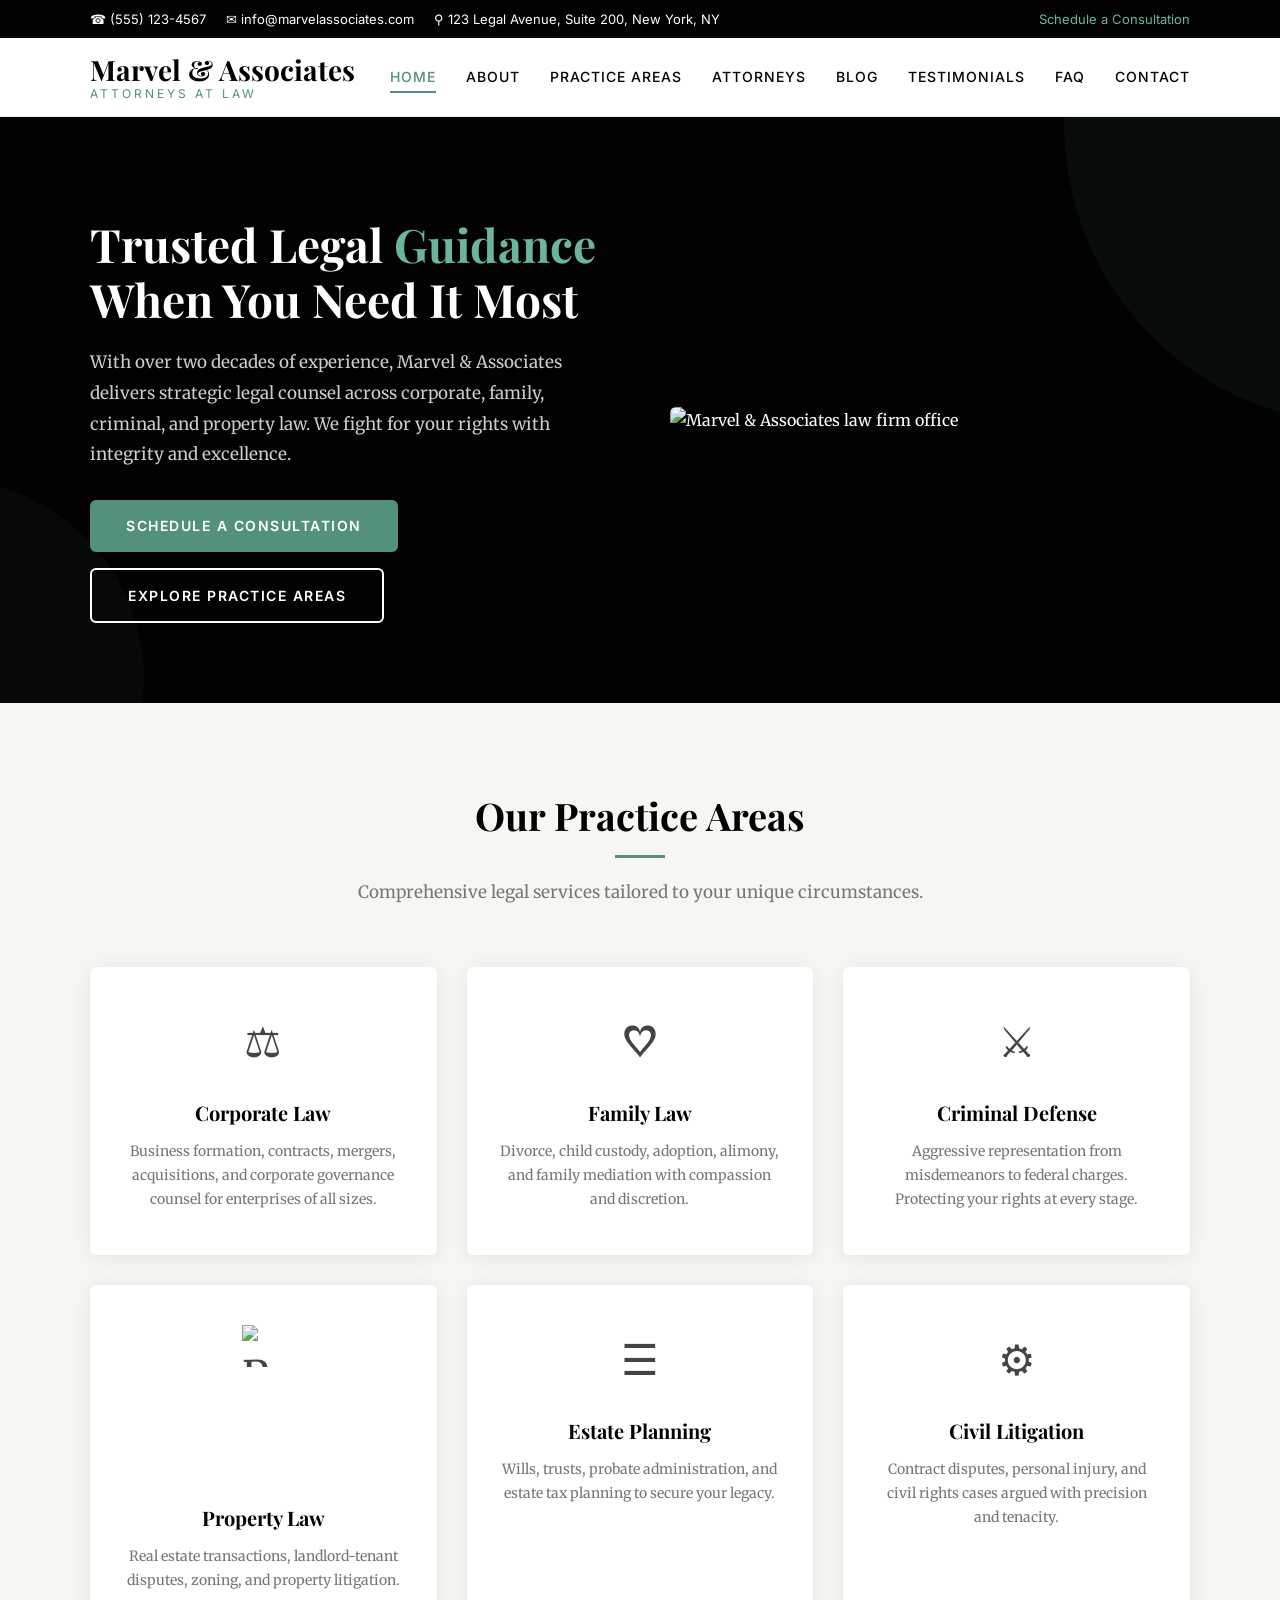
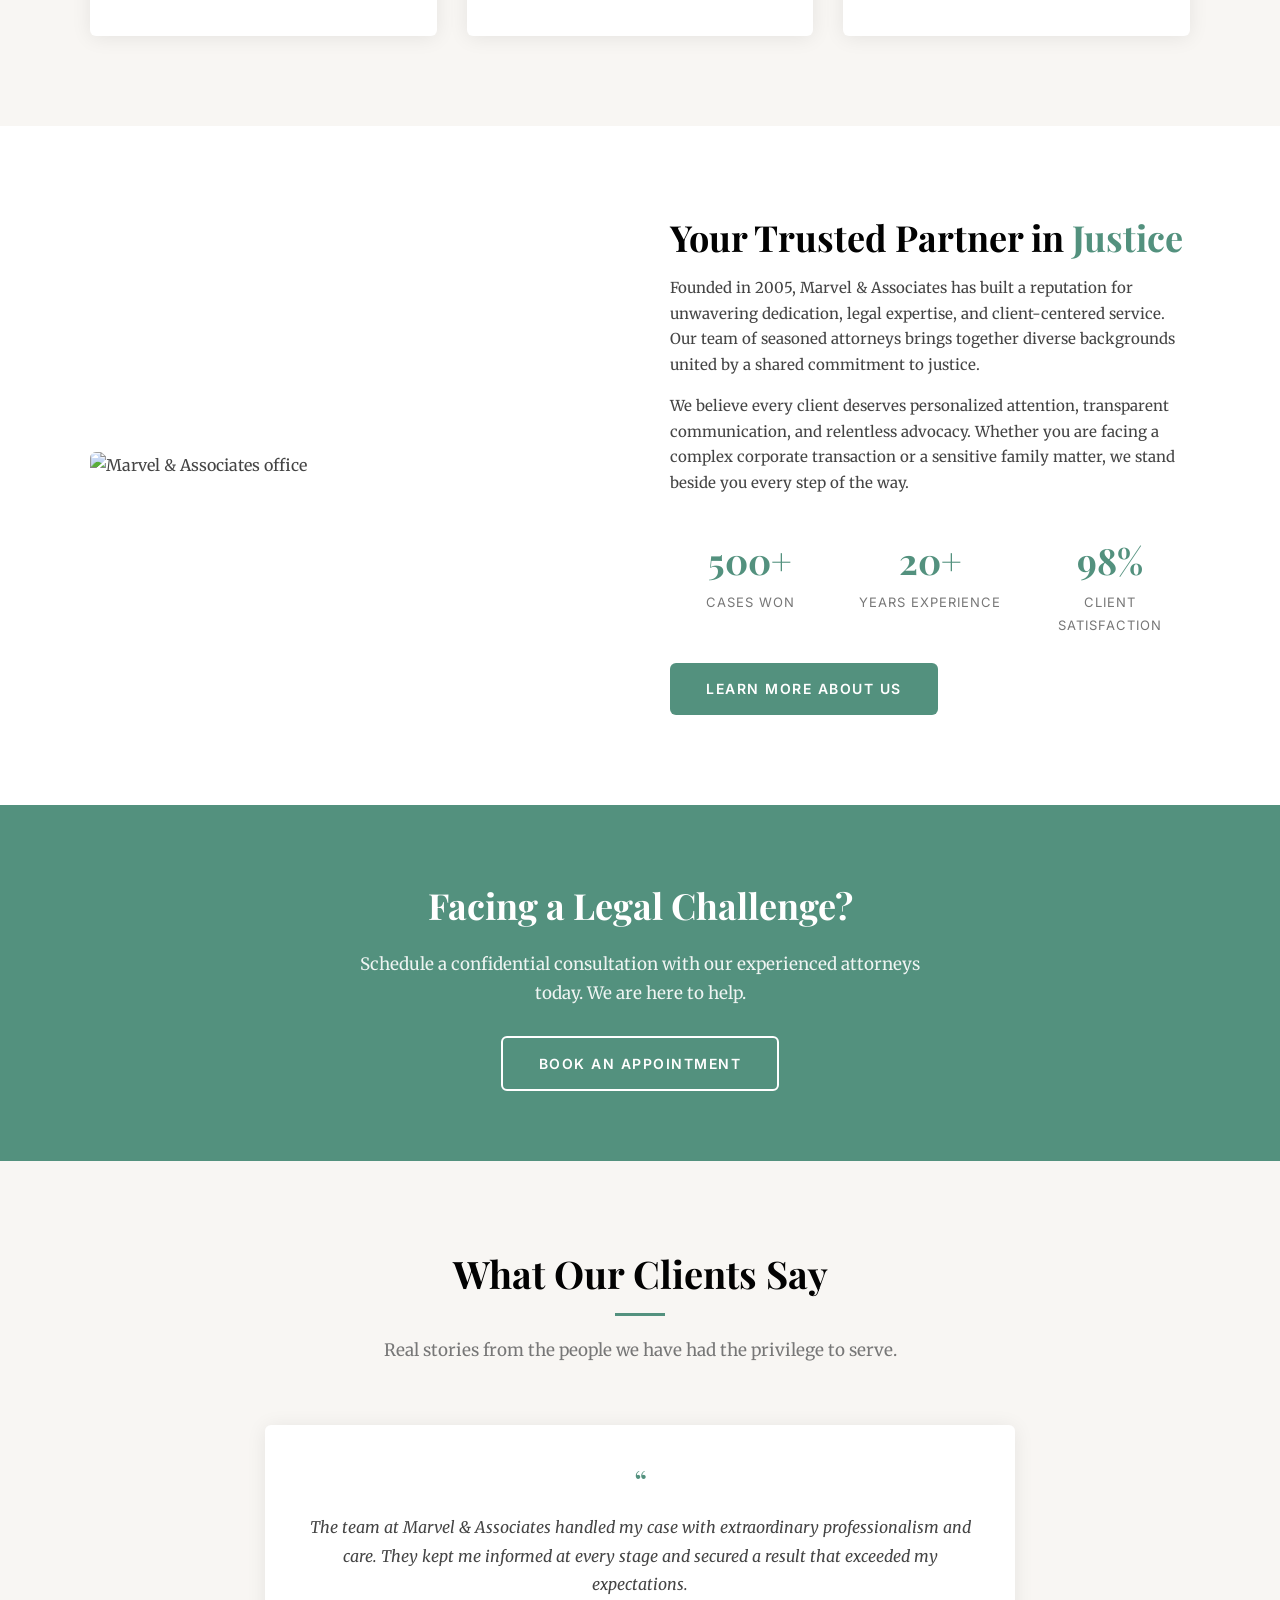
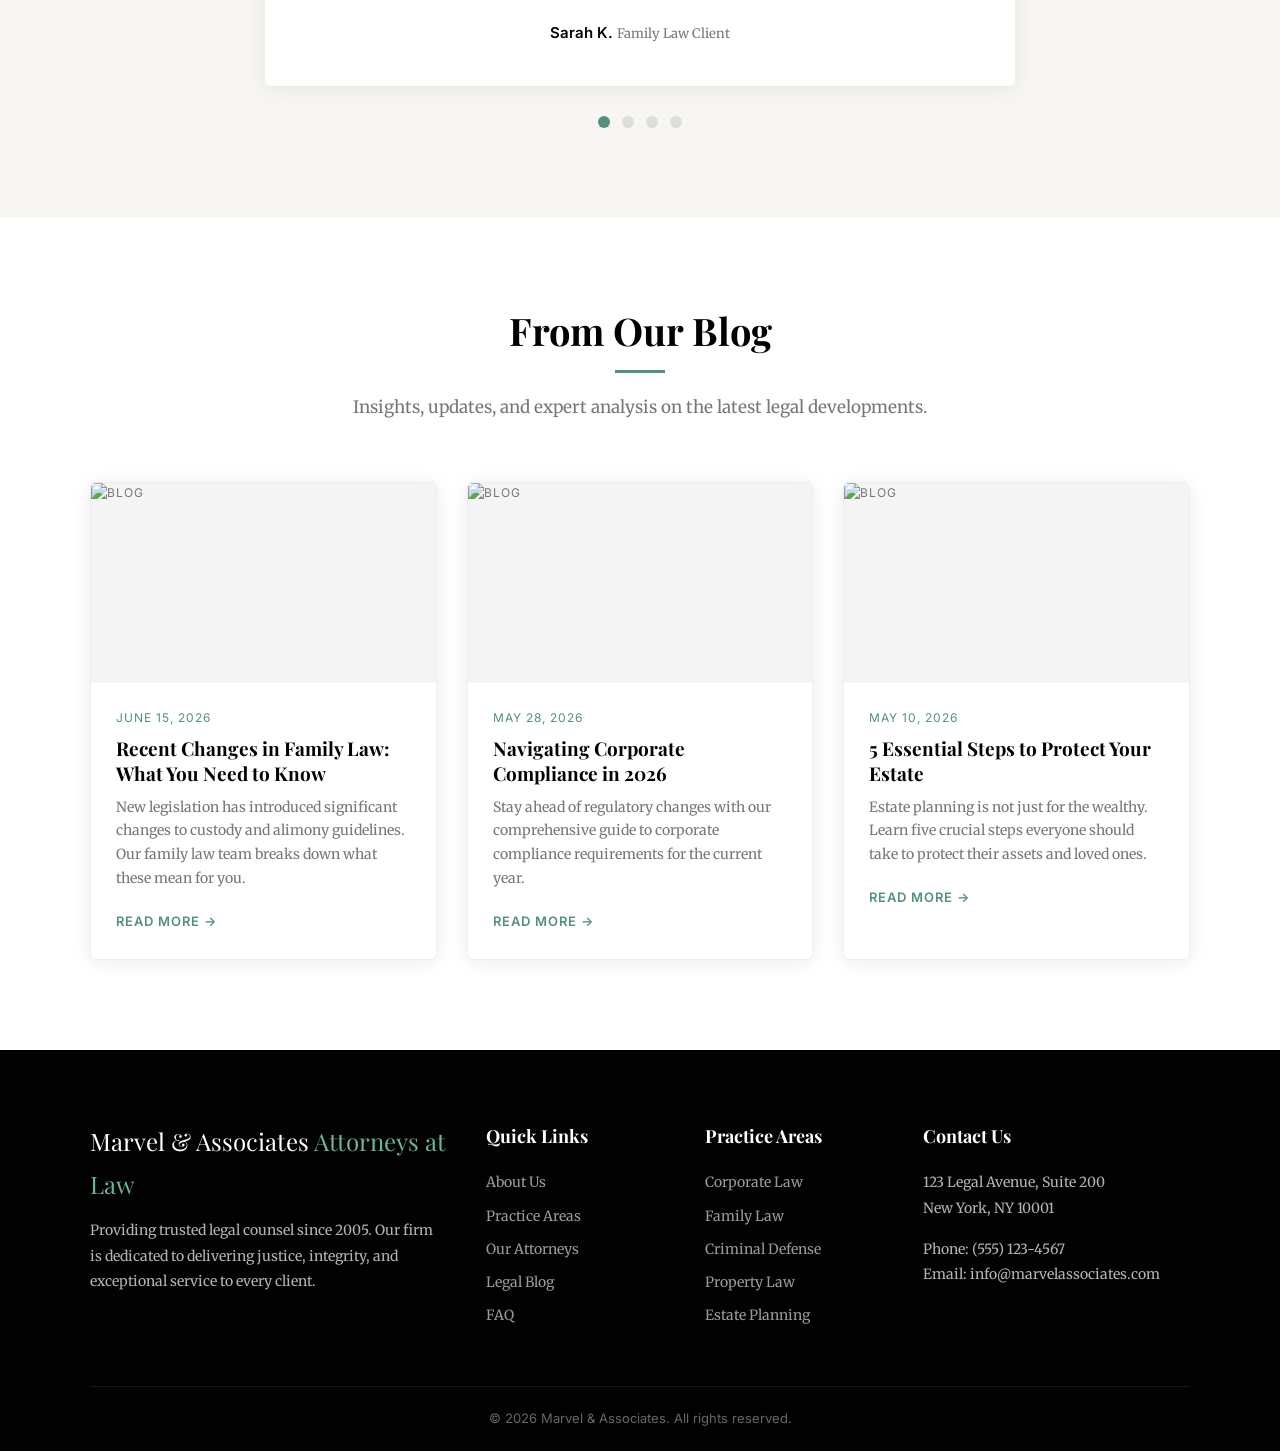
==== index.html @ 3685f433 "Moved all files out of law firm folder" ====
<!DOCTYPE html>
<html lang="en">
<head>
  <meta charset="UTF-8">
  <meta name="viewport" content="width=device-width, initial-scale=1.0">
  <meta name="description" content="Marvel &amp; Associates — Expert legal advice across corporate, family, criminal, and property law. Trusted attorneys dedicated to justice.">
  <title>Marvel &amp; Associates — Premier Law Firm</title>
  <link rel="preconnect" href="https://fonts.googleapis.com">
  <link rel="preconnect" href="https://fonts.gstatic.com" crossorigin>
  <link href="https://fonts.googleapis.com/css2?family=Playfair+Display:wght@400;600;700&family=Merriweather:ital,wght@0,300;0,400;0,700;1,400&family=Inter:wght@400;500;600;700&display=swap" rel="stylesheet">
  <link rel="stylesheet" href="css/style.css">
</head>
<body>

  <div class="top-bar">
    <div class="container">
      <div class="top-bar-info">
        <span>&#9742; (555) 123-4567</span>
        <span>&#9993; info@marvelassociates.com</span>
        <span>&#9906; 123 Legal Avenue, Suite 200, New York, NY</span>
      </div>
      <a href="booking.html">Schedule a Consultation</a>
    </div>
  </div>

  <header class="header">
    <div class="container">
      <a href="index.html" class="logo">
        Marvel &amp; Associates
        <span>Attorneys at Law</span>
      </a>
      <button class="hamburger" aria-label="Toggle navigation">
        <span></span>
        <span></span>
        <span></span>
      </button>
      <nav class="nav">
        <a href="index.html" class="active">Home</a>
        <a href="about.html">About</a>
        <a href="practice-areas.html">Practice Areas</a>
        <a href="attorneys.html">Attorneys</a>
        <a href="blog.html">Blog</a>
        <a href="testimonials.html">Testimonials</a>
        <a href="faq.html">FAQ</a>
        <a href="contact.html">Contact</a>
      </nav>
    </div>
  </header>

  <section class="hero">
    <div class="container">
      <div class="hero-content">
        <h1>Trusted Legal <span>Guidance</span> When You Need It Most</h1>
        <p>With over two decades of experience, Marvel &amp; Associates delivers strategic legal counsel across corporate, family, criminal, and property law. We fight for your rights with integrity and excellence.</p>
        <div class="hero-buttons">
          <a href="booking.html" class="btn btn-primary">Schedule a Consultation</a>
          <a href="practice-areas.html" class="btn btn-outline-light">Explore Practice Areas</a>
        </div>
      </div>
      <div class="hero-image">
        <img src="images/home-hero.jpg" alt="Marvel &amp; Associates law firm office" style="width:100%;border-radius:6px;">
      </div>
    </div>
  </section>

  <section class="practice-areas">
    <div class="container">
      <div class="section-header">
        <h2>Our Practice Areas</h2>
        <div class="section-divider"></div>
        <p>Comprehensive legal services tailored to your unique circumstances.</p>
      </div>
      <div class="practice-grid">
        <div class="practice-card">
          <span class="icon">&#9878;</span>
          <h3>Corporate Law</h3>
          <p>Business formation, contracts, mergers, acquisitions, and corporate governance counsel for enterprises of all sizes.</p>
        </div>
        <div class="practice-card">
          <span class="icon">&#9825;</span>
          <h3>Family Law</h3>
          <p>Divorce, child custody, adoption, alimony, and family mediation with compassion and discretion.</p>
        </div>
        <div class="practice-card">
          <span class="icon">&#9876;</span>
          <h3>Criminal Defense</h3>
          <p>Aggressive representation from misdemeanors to federal charges. Protecting your rights at every stage.</p>
        </div>
        <div class="practice-card">
          <span class="icon"><img src="images/icon-property.png" alt="Property Law" style="width:42px;height:42px;display:inline-block;"></span>
          <h3>Property Law</h3>
          <p>Real estate transactions, landlord-tenant disputes, zoning, and property litigation.</p>
        </div>
        <div class="practice-card">
          <span class="icon">&#9776;</span>
          <h3>Estate Planning</h3>
          <p>Wills, trusts, probate administration, and estate tax planning to secure your legacy.</p>
        </div>
        <div class="practice-card">
          <span class="icon">&#9881;</span>
          <h3>Civil Litigation</h3>
          <p>Contract disputes, personal injury, and civil rights cases argued with precision and tenacity.</p>
        </div>
      </div>
    </div>
  </section>

  <section class="about-section">
    <div class="container">
      <div class="about-grid">
        <img src="images/about-office.jpg" alt="Marvel &amp; Associates office" style="width:100%;border-radius:6px;">
        <div class="about-text">
          <h2>Your Trusted Partner in <span>Justice</span></h2>
          <p>Founded in 2005, Marvel &amp; Associates has built a reputation for unwavering dedication, legal expertise, and client-centered service. Our team of seasoned attorneys brings together diverse backgrounds united by a shared commitment to justice.</p>
          <p>We believe every client deserves personalized attention, transparent communication, and relentless advocacy. Whether you are facing a complex corporate transaction or a sensitive family matter, we stand beside you every step of the way.</p>
          <div class="about-stats">
            <div class="stat-item">
              <h3>500+</h3>
              <p>Cases Won</p>
            </div>
            <div class="stat-item">
              <h3>20+</h3>
              <p>Years Experience</p>
            </div>
            <div class="stat-item">
              <h3>98%</h3>
              <p>Client Satisfaction</p>
            </div>
          </div>
          <br>
          <a href="about.html" class="btn btn-primary">Learn More About Us</a>
        </div>
      </div>
    </div>
  </section>

  <section class="cta-section">
    <div class="container">
      <h2>Facing a Legal Challenge?</h2>
      <p>Schedule a confidential consultation with our experienced attorneys today. We are here to help.</p>
      <a href="booking.html" class="btn btn-outline-light">Book an Appointment</a>
    </div>
  </section>

  <section class="testimonials">
    <div class="container">
      <div class="section-header">
        <h2>What Our Clients Say</h2>
        <div class="section-divider"></div>
        <p>Real stories from the people we have had the privilege to serve.</p>
      </div>
      <div class="testimonial-slider">
        <div class="testimonial-card">
          <div class="quote">&ldquo;</div>
          <p>The team at Marvel &amp; Associates handled my case with extraordinary professionalism and care. They kept me informed at every stage and secured a result that exceeded my expectations.</p>
          <span class="client-name">Sarah K.</span>
          <span class="client-title">Family Law Client</span>
        </div>
        <div class="testimonial-card">
          <div class="quote">&ldquo;</div>
          <p>After a complicated business dispute, Marvel &amp; Associates helped us navigate the legal landscape and reach a favorable settlement. Their corporate law expertise is second to none.</p>
          <span class="client-name">James R.</span>
          <span class="client-title">CEO, TechVentures Inc.</span>
        </div>
        <div class="testimonial-card">
          <div class="quote">&ldquo;</div>
          <p>I was facing serious charges and felt hopeless. My attorney from Marvel &amp; Associates fought tirelessly and got the charges reduced. I cannot thank them enough.</p>
          <span class="client-name">Michael D.</span>
          <span class="client-title">Criminal Defense Client</span>
        </div>
        <div class="testimonial-card">
          <div class="quote">&ldquo;</div>
          <p>Estate planning can be overwhelming, but the attorneys at Marvel &amp; Associates made the process smooth and understandable. Our family now has peace of mind.</p>
          <span class="client-name">Linda P.</span>
          <span class="client-title">Estate Planning Client</span>
        </div>
      </div>
      <div class="slider-controls">
        <button class="slider-dot active" data-slide="0" aria-label="Slide 1"></button>
        <button class="slider-dot" data-slide="1" aria-label="Slide 2"></button>
        <button class="slider-dot" data-slide="2" aria-label="Slide 3"></button>
        <button class="slider-dot" data-slide="3" aria-label="Slide 4"></button>
      </div>
    </div>
  </section>

  <section class="blog-section">
    <div class="container">
      <div class="section-header">
        <h2>From Our Blog</h2>
        <div class="section-divider"></div>
        <p>Insights, updates, and expert analysis on the latest legal developments.</p>
      </div>
      <div class="blog-grid">
        <article class="blog-card">
          <div class="blog-card-image"><img src="images/blog-1.jpg" alt="Blog" style="width:100%;height:100%;object-fit:cover;"></div>
          <div class="blog-card-body">
            <div class="date">June 15, 2026</div>
            <h3>Recent Changes in Family Law: What You Need to Know</h3>
            <p>New legislation has introduced significant changes to custody and alimony guidelines. Our family law team breaks down what these mean for you.</p>
            <a href="blog-post.html" class="read-more">Read More &rarr;</a>
          </div>
        </article>
        <article class="blog-card">
          <div class="blog-card-image"><img src="images/blog-2.jpg" alt="Blog" style="width:100%;height:100%;object-fit:cover;"></div>
          <div class="blog-card-body">
            <div class="date">May 28, 2026</div>
            <h3>Navigating Corporate Compliance in 2026</h3>
            <p>Stay ahead of regulatory changes with our comprehensive guide to corporate compliance requirements for the current year.</p>
            <a href="blog-post.html" class="read-more">Read More &rarr;</a>
          </div>
        </article>
        <article class="blog-card">
          <div class="blog-card-image"><img src="images/blog-3.jpg" alt="Blog" style="width:100%;height:100%;object-fit:cover;"></div>
          <div class="blog-card-body">
            <div class="date">May 10, 2026</div>
            <h3>5 Essential Steps to Protect Your Estate</h3>
            <p>Estate planning is not just for the wealthy. Learn five crucial steps everyone should take to protect their assets and loved ones.</p>
            <a href="blog-post.html" class="read-more">Read More &rarr;</a>
          </div>
        </article>
      </div>
    </div>
  </section>

  <footer class="footer">
    <div class="container">
      <div class="footer-grid">
        <div class="footer-col">
          <div class="footer-logo">
            Marvel &amp; Associates
            <span>Attorneys at Law</span>
          </div>
          <p>Providing trusted legal counsel since 2005. Our firm is dedicated to delivering justice, integrity, and exceptional service to every client.</p>
        </div>
        <div class="footer-col">
          <h4>Quick Links</h4>
          <ul>
            <li><a href="about.html">About Us</a></li>
            <li><a href="practice-areas.html">Practice Areas</a></li>
            <li><a href="attorneys.html">Our Attorneys</a></li>
            <li><a href="blog.html">Legal Blog</a></li>
            <li><a href="faq.html">FAQ</a></li>
          </ul>
        </div>
        <div class="footer-col">
          <h4>Practice Areas</h4>
          <ul>
            <li><a href="practice-areas.html">Corporate Law</a></li>
            <li><a href="practice-areas.html">Family Law</a></li>
            <li><a href="practice-areas.html">Criminal Defense</a></li>
            <li><a href="practice-areas.html">Property Law</a></li>
            <li><a href="practice-areas.html">Estate Planning</a></li>
          </ul>
        </div>
        <div class="footer-col">
          <h4>Contact Us</h4>
          <p>123 Legal Avenue, Suite 200<br>New York, NY 10001</p>
          <p>Phone: (555) 123-4567<br>Email: info@marvelassociates.com</p>
        </div>
      </div>
      <div class="footer-bottom">
        &copy; 2026 Marvel &amp; Associates. All rights reserved.
      </div>
    </div>
  </footer>

  <script src="js/main.js"></script>
</body>
</html>
---- css/style.css ----
*,
*::before,
*::after {
  margin: 0;
  padding: 0;
  box-sizing: border-box;
}

:root {
  --primary: #020202;
  --accent: #53917E;
  --accent-light: #6BB59E;
  --accent-dark: #3D735F;
  --bg-cream: #F8F6F3;
  --bg-light: #ffffff;
  --bg-section: #f4f4f4;
  --text-dark: #020202;
  --text-body: #444444;
  --text-light: #777777;
  --white: #ffffff;
  --shadow: 0 2px 20px rgba(0, 0, 0, 0.08);
  --shadow-hover: 0 8px 30px rgba(0, 0, 0, 0.15);
  --transition: all 0.3s ease;
  --radius: 6px;
  --font-heading: 'Playfair Display', Georgia, serif;
  --font-body: 'Merriweather', Georgia, serif;
  --font-sans: 'Inter', -apple-system, BlinkMacSystemFont, 'Segoe UI', sans-serif;
  --max-width: 1140px;
}

html {
  scroll-behavior: smooth;
}

body {
  font-family: var(--font-body);
  font-size: 16px;
  line-height: 1.7;
  color: var(--text-body);
  background: var(--white);
  -webkit-font-smoothing: antialiased;
}

img {
  max-width: 100%;
  height: auto;
  display: block;
}

a {
  color: var(--accent);
  text-decoration: none;
  transition: var(--transition);
}

a:hover {
  color: var(--accent-dark);
}

ul {
  list-style: none;
}

.container {
  width: 100%;
  max-width: var(--max-width);
  margin: 0 auto;
  padding: 0 20px;
}

/* ===== Buttons ===== */
.btn {
  display: inline-block;
  padding: 14px 36px;
  font-family: var(--font-sans);
  font-size: 14px;
  font-weight: 600;
  text-transform: uppercase;
  letter-spacing: 1.5px;
  border: none;
  border-radius: var(--radius);
  cursor: pointer;
  transition: var(--transition);
  text-decoration: none;
}

.btn-primary {
  background: var(--accent);
  color: var(--white);
}

.btn-primary:hover {
  background: var(--accent-dark);
  color: var(--white);
  transform: translateY(-2px);
  box-shadow: var(--shadow-hover);
}

.btn-outline {
  background: transparent;
  color: var(--accent);
  border: 2px solid var(--accent);
}

.btn-outline:hover {
  background: var(--accent);
  color: var(--white);
  transform: translateY(-2px);
}

.btn-outline-light {
  background: transparent;
  color: var(--white);
  border: 2px solid var(--white);
}

.btn-outline-light:hover {
  background: var(--white);
  color: var(--primary);
  transform: translateY(-2px);
}

/* ===== Section Titles ===== */
.section-header {
  text-align: center;
  margin-bottom: 60px;
}

.section-header h2 {
  font-family: var(--font-heading);
  font-size: 38px;
  color: var(--primary);
  margin-bottom: 12px;
  line-height: 1.2;
}

.section-header p {
  font-size: 17px;
  color: var(--text-light);
  max-width: 600px;
  margin: 0 auto;
}

.section-divider {
  width: 50px;
  height: 3px;
  background: var(--accent);
  margin: 16px auto 20px;
}

/* ===== Top Bar ===== */
.top-bar {
  background: var(--primary);
  color: var(--white);
  font-size: 13px;
  padding: 8px 0;
  font-family: var(--font-sans);
}

.top-bar .container {
  display: flex;
  justify-content: space-between;
  align-items: center;
  flex-wrap: wrap;
  gap: 8px;
}

.top-bar a {
  color: var(--accent-light);
}

.top-bar a:hover {
  color: var(--white);
}

.top-bar-info {
  display: flex;
  gap: 20px;
  align-items: center;
}

.top-bar-info span {
  display: flex;
  align-items: center;
  gap: 6px;
}

/* ===== Header / Nav ===== */
.header {
  background: var(--white);
  border-bottom: 1px solid #eee;
  position: sticky;
  top: 0;
  z-index: 1000;
}

.header .container {
  display: flex;
  justify-content: space-between;
  align-items: center;
  padding-top: 15px;
  padding-bottom: 15px;
}

.logo {
  font-family: var(--font-heading);
  font-size: 28px;
  font-weight: 700;
  color: var(--primary);
  text-decoration: none;
  line-height: 1.2;
}

.logo span {
  color: var(--accent);
  display: block;
  font-size: 12px;
  font-family: var(--font-sans);
  text-transform: uppercase;
  letter-spacing: 3px;
  font-weight: 400;
}

.logo:hover {
  color: var(--primary);
}

.nav {
  display: flex;
  align-items: center;
  gap: 30px;
}

.nav a {
  font-family: var(--font-sans);
  font-size: 14px;
  font-weight: 500;
  color: var(--text-dark);
  text-transform: uppercase;
  letter-spacing: 1px;
  position: relative;
}

.nav a::after {
  content: '';
  position: absolute;
  bottom: -4px;
  left: 0;
  width: 0;
  height: 2px;
  background: var(--accent);
  transition: var(--transition);
}

.nav a:hover::after,
.nav a.active::after {
  width: 100%;
}

.nav a:hover {
  color: var(--accent);
}

.nav a.active {
  color: var(--accent);
}

.hamburger {
  display: none;
  flex-direction: column;
  gap: 5px;
  cursor: pointer;
  background: none;
  border: none;
  padding: 5px;
}

.hamburger span {
  width: 26px;
  height: 2px;
  background: var(--primary);
  transition: var(--transition);
}

/* ===== Hero ===== */
.hero {
  background: var(--primary);
  color: var(--white);
  padding: 100px 0 80px;
  position: relative;
  overflow: hidden;
}

.hero::before {
  content: '';
  position: absolute;
  top: -50%;
  right: -30%;
  width: 600px;
  height: 600px;
  border-radius: 50%;
  background: rgba(83, 145, 126, 0.08);
}

.hero::after {
  content: '';
  position: absolute;
  bottom: -30%;
  left: -20%;
  width: 400px;
  height: 400px;
  border-radius: 50%;
  background: rgba(83, 145, 126, 0.05);
}

.hero .container {
  position: relative;
  z-index: 1;
  display: grid;
  grid-template-columns: 1fr 1fr;
  gap: 60px;
  align-items: center;
}

.hero-content h1 {
  font-family: var(--font-heading);
  font-size: 46px;
  line-height: 1.2;
  margin-bottom: 20px;
}

.hero-content h1 span {
  color: var(--accent-light);
}

.hero-content p {
  font-size: 17px;
  line-height: 1.8;
  margin-bottom: 30px;
  color: rgba(255, 255, 255, 0.8);
}

.hero-buttons {
  display: flex;
  gap: 16px;
  flex-wrap: wrap;
}

.hero-image {
  display: flex;
  justify-content: center;
  align-items: center;
}

.hero-image-placeholder {
  width: 100%;
  aspect-ratio: 4/3;
  background: rgba(83, 145, 126, 0.15);
  border-radius: var(--radius);
  display: flex;
  align-items: center;
  justify-content: center;
  font-family: var(--font-sans);
  font-size: 14px;
  color: rgba(255, 255, 255, 0.4);
  text-transform: uppercase;
  letter-spacing: 2px;
  border: 1px dashed rgba(255, 255, 255, 0.15);
}

/* ===== Practice Areas (Home) ===== */
.practice-areas {
  padding: 90px 0;
  background: var(--bg-cream);
}

.practice-grid {
  display: grid;
  grid-template-columns: repeat(3, 1fr);
  gap: 30px;
}

.practice-card {
  background: var(--white);
  padding: 40px 30px;
  border-radius: var(--radius);
  box-shadow: var(--shadow);
  transition: var(--transition);
  text-align: center;
  border-bottom: 3px solid transparent;
}

.practice-card:hover {
  transform: translateY(-6px);
  box-shadow: var(--shadow-hover);
  border-bottom-color: var(--accent);
}

.practice-card .icon {
  font-size: 42px;
  margin-bottom: 18px;
  display: block;
}

.practice-card h3 {
  font-family: var(--font-heading);
  font-size: 20px;
  color: var(--primary);
  margin-bottom: 10px;
}

.practice-card p {
  font-size: 14px;
  color: var(--text-light);
  line-height: 1.7;
}

/* ===== About Section ===== */
.about-section {
  padding: 90px 0;
}

.about-grid {
  display: grid;
  grid-template-columns: 1fr 1fr;
  gap: 60px;
  align-items: center;
}

.about-image-placeholder {
  width: 100%;
  aspect-ratio: 4/3;
  background: var(--bg-section);
  border-radius: var(--radius);
  display: flex;
  align-items: center;
  justify-content: center;
  font-family: var(--font-sans);
  font-size: 14px;
  color: var(--text-light);
  text-transform: uppercase;
  letter-spacing: 2px;
  border: 1px dashed #ddd;
}

.about-text h2 {
  font-family: var(--font-heading);
  font-size: 36px;
  color: var(--primary);
  margin-bottom: 16px;
  line-height: 1.2;
}

.about-text h2 span {
  color: var(--accent);
}

.about-text p {
  margin-bottom: 16px;
  font-size: 15px;
}

.about-stats {
  display: grid;
  grid-template-columns: repeat(3, 1fr);
  gap: 20px;
  margin-top: 35px;
}

.stat-item {
  text-align: center;
}

.stat-item h3 {
  font-family: var(--font-heading);
  font-size: 36px;
  color: var(--accent);
}

.stat-item p {
  font-size: 13px;
  color: var(--text-light);
  text-transform: uppercase;
  letter-spacing: 1px;
  font-family: var(--font-sans);
  margin-bottom: 0;
}

/* ===== CTA Section ===== */
.cta-section {
  background: var(--accent);
  color: var(--white);
  padding: 70px 0;
  text-align: center;
}

.cta-section h2 {
  font-family: var(--font-heading);
  font-size: 36px;
  margin-bottom: 14px;
}

.cta-section p {
  font-size: 17px;
  opacity: 0.9;
  margin-bottom: 28px;
  max-width: 600px;
  margin-left: auto;
  margin-right: auto;
}

/* ===== Testimonials ===== */
.testimonials {
  padding: 90px 0;
  background: var(--bg-cream);
}

.testimonial-slider {
  max-width: 750px;
  margin: 0 auto;
  position: relative;
}

.testimonial-card {
  background: var(--white);
  padding: 40px;
  border-radius: var(--radius);
  box-shadow: var(--shadow);
  text-align: center;
  display: none;
}

.testimonial-card.active {
  display: block;
  animation: fadeIn 0.5s ease;
}

@keyframes fadeIn {
  from { opacity: 0; transform: translateY(10px); }
  to { opacity: 1; transform: translateY(0); }
}

.testimonial-card .quote {
  font-size: 32px;
  color: var(--accent);
  margin-bottom: 16px;
  font-family: var(--font-heading);
  line-height: 1;
}

.testimonial-card p {
  font-size: 16px;
  font-style: italic;
  color: var(--text-body);
  line-height: 1.8;
  margin-bottom: 20px;
}

.testimonial-card .client-name {
  font-family: var(--font-sans);
  font-weight: 600;
  font-size: 15px;
  color: var(--primary);
  font-style: normal;
}

.testimonial-card .client-title {
  font-size: 13px;
  color: var(--text-light);
  font-style: normal;
}

.slider-controls {
  display: flex;
  justify-content: center;
  gap: 12px;
  margin-top: 30px;
}

.slider-dot {
  width: 12px;
  height: 12px;
  border-radius: 50%;
  background: #ddd;
  border: none;
  cursor: pointer;
  transition: var(--transition);
}

.slider-dot.active {
  background: var(--accent);
}

/* ===== Blog Preview ===== */
.blog-section {
  padding: 90px 0;
}

.blog-grid {
  display: grid;
  grid-template-columns: repeat(3, 1fr);
  gap: 30px;
}

.blog-card {
  background: var(--white);
  border-radius: var(--radius);
  box-shadow: var(--shadow);
  overflow: hidden;
  transition: var(--transition);
  border: 1px solid #eee;
}

.blog-card:hover {
  transform: translateY(-4px);
  box-shadow: var(--shadow-hover);
}

.blog-card-image {
  height: 200px;
  background: var(--bg-section);
  display: flex;
  align-items: center;
  justify-content: center;
  font-family: var(--font-sans);
  font-size: 12px;
  color: var(--text-light);
  text-transform: uppercase;
  letter-spacing: 1px;
}

.blog-card-body {
  padding: 25px;
}

.blog-card-body .date {
  font-family: var(--font-sans);
  font-size: 12px;
  color: var(--accent);
  text-transform: uppercase;
  letter-spacing: 1px;
  margin-bottom: 8px;
}

.blog-card-body h3 {
  font-family: var(--font-heading);
  font-size: 19px;
  color: var(--primary);
  margin-bottom: 10px;
  line-height: 1.3;
}

.blog-card-body p {
  font-size: 14px;
  color: var(--text-light);
  margin-bottom: 16px;
}

.blog-card-body .read-more {
  font-family: var(--font-sans);
  font-size: 13px;
  font-weight: 600;
  color: var(--accent);
  text-transform: uppercase;
  letter-spacing: 1px;
}

.blog-card-body .read-more:hover {
  color: var(--accent-dark);
}

/* ===== Footer ===== */
.footer {
  background: var(--primary);
  color: rgba(255, 255, 255, 0.7);
  padding: 70px 0 0;
  font-size: 14px;
  line-height: 1.8;
}

.footer-grid {
  display: grid;
  grid-template-columns: 2fr 1fr 1fr 1.5fr;
  gap: 40px;
  padding-bottom: 50px;
  border-bottom: 1px solid rgba(255, 255, 255, 0.08);
}

.footer-col h4 {
  font-family: var(--font-heading);
  color: var(--white);
  font-size: 18px;
  margin-bottom: 18px;
}

.footer-col p {
  margin-bottom: 16px;
}

.footer-col ul li {
  margin-bottom: 8px;
}

.footer-col ul li a {
  color: rgba(255, 255, 255, 0.6);
}

.footer-col ul li a:hover {
  color: var(--accent-light);
}

.footer-logo {
  font-family: var(--font-heading);
  font-size: 24px;
  color: var(--white);
  margin-bottom: 12px;
}

.footer-logo span {
  color: var(--accent-light);
}

.footer-bottom {
  padding: 20px 0;
  text-align: center;
  font-size: 13px;
  font-family: var(--font-sans);
  color: rgba(255, 255, 255, 0.4);
}

/* ===== Page Banner ===== */
.page-banner {
  background: var(--primary);
  color: var(--white);
  padding: 70px 0;
  text-align: center;
}

.page-banner h1 {
  font-family: var(--font-heading);
  font-size: 42px;
  margin-bottom: 10px;
}

.page-banner p {
  font-size: 16px;
  color: rgba(255, 255, 255, 0.7);
}

.breadcrumb {
  font-family: var(--font-sans);
  font-size: 13px;
  color: rgba(255, 255, 255, 0.5);
  margin-top: 12px;
}

.breadcrumb a {
  color: var(--accent-light);
}

/* ===== Attorneys Page ===== */
.attorneys-grid {
  display: grid;
  grid-template-columns: repeat(3, 1fr);
  gap: 30px;
  padding: 80px 0;
}

.attorney-card {
  background: var(--white);
  border-radius: var(--radius);
  box-shadow: var(--shadow);
  padding: 35px 25px;
  text-align: center;
  transition: var(--transition);
  border: 1px solid #eee;
}

.attorney-card:hover {
  transform: translateY(-4px);
  box-shadow: var(--shadow-hover);
}

.attorney-card .photo {
  width: 120px;
  height: 120px;
  border-radius: 50%;
  background: var(--bg-section);
  margin: 0 auto 18px;
  display: flex;
  align-items: center;
  justify-content: center;
  font-family: var(--font-sans);
  font-size: 11px;
  color: var(--text-light);
  text-transform: uppercase;
  letter-spacing: 1px;
}

.attorney-card h3 {
  font-family: var(--font-heading);
  font-size: 20px;
  color: var(--primary);
  margin-bottom: 4px;
}

.attorney-card .role {
  font-family: var(--font-sans);
  font-size: 13px;
  color: var(--accent);
  text-transform: uppercase;
  letter-spacing: 1px;
  margin-bottom: 12px;
}

.attorney-card p {
  font-size: 14px;
  color: var(--text-light);
  line-height: 1.7;
}

/* ===== FAQ Page ===== */
.faq-section {
  padding: 80px 0;
  max-width: 800px;
  margin: 0 auto;
}

.faq-item {
  border-bottom: 1px solid #eee;
  padding: 20px 0;
}

.faq-question {
  display: flex;
  justify-content: space-between;
  align-items: center;
  cursor: pointer;
  width: 100%;
  background: none;
  border: none;
  text-align: left;
  font-family: var(--font-body);
  font-size: 17px;
  font-weight: 600;
  color: var(--primary);
  padding: 0;
}

.faq-question::after {
  content: '+';
  font-size: 22px;
  color: var(--accent);
  transition: var(--transition);
  flex-shrink: 0;
  margin-left: 16px;
}

.faq-item.open .faq-question::after {
  content: '−';
}

.faq-answer {
  max-height: 0;
  overflow: hidden;
  transition: max-height 0.3s ease, padding 0.3s ease;
  padding: 0;
}

.faq-item.open .faq-answer {
  max-height: 300px;
  padding-top: 14px;
}

.faq-answer p {
  font-size: 15px;
  color: var(--text-body);
  line-height: 1.8;
}

/* ===== Contact Page ===== */
.contact-section {
  padding: 80px 0;
}

.contact-grid {
  display: grid;
  grid-template-columns: 1fr 1fr;
  gap: 50px;
}

.contact-info h3 {
  font-family: var(--font-heading);
  font-size: 28px;
  color: var(--primary);
  margin-bottom: 20px;
}

.contact-info p {
  margin-bottom: 25px;
  font-size: 15px;
}

.contact-detail {
  display: flex;
  gap: 14px;
  margin-bottom: 18px;
  align-items: flex-start;
}

.contact-detail .icon {
  font-size: 20px;
  color: var(--accent);
  flex-shrink: 0;
  margin-top: 2px;
}

.contact-detail h4 {
  font-family: var(--font-sans);
  font-size: 14px;
  font-weight: 600;
  color: var(--primary);
  margin-bottom: 2px;
}

.contact-detail p {
  font-size: 14px;
  margin-bottom: 0;
  color: var(--text-body);
}

.contact-form .form-group {
  margin-bottom: 20px;
}

.contact-form label {
  display: block;
  font-family: var(--font-sans);
  font-size: 13px;
  font-weight: 600;
  color: var(--primary);
  margin-bottom: 6px;
  text-transform: uppercase;
  letter-spacing: 0.5px;
}

.contact-form input,
.contact-form select,
.contact-form textarea {
  width: 100%;
  padding: 14px 16px;
  border: 1px solid #ddd;
  border-radius: var(--radius);
  font-family: var(--font-body);
  font-size: 15px;
  color: var(--text-body);
  transition: var(--transition);
  background: var(--white);
}

.contact-form input:focus,
.contact-form select:focus,
.contact-form textarea:focus {
  outline: none;
  border-color: var(--accent);
  box-shadow: 0 0 0 3px rgba(83, 145, 126, 0.12);
}

.contact-form textarea {
  resize: vertical;
  min-height: 130px;
}

/* ===== Booking Page ===== */
.booking-section {
  padding: 80px 0;
  max-width: 700px;
  margin: 0 auto;
}

.booking-section .section-header {
  margin-bottom: 40px;
}

/* ===== Blog Post Page ===== */
.blog-post-section {
  padding: 60px 0;
}

.blog-post-section .container {
  max-width: 800px;
}

.blog-post-meta {
  font-family: var(--font-sans);
  font-size: 13px;
  color: var(--text-light);
  margin-bottom: 20px;
  display: flex;
  gap: 20px;
}

.blog-post-meta span {
  display: flex;
  align-items: center;
  gap: 4px;
}

.blog-post-meta .category {
  color: var(--accent);
  text-transform: uppercase;
  letter-spacing: 1px;
  font-weight: 600;
}

.blog-post-section h1 {
  font-family: var(--font-heading);
  font-size: 34px;
  color: var(--primary);
  line-height: 1.2;
  margin-bottom: 30px;
}

.blog-post-section .featured-image {
  width: 100%;
  height: 350px;
  background: var(--bg-section);
  border-radius: var(--radius);
  display: flex;
  align-items: center;
  justify-content: center;
  font-family: var(--font-sans);
  font-size: 13px;
  color: var(--text-light);
  text-transform: uppercase;
  letter-spacing: 1px;
  margin-bottom: 30px;
}

.blog-post-section .post-content h2 {
  font-family: var(--font-heading);
  font-size: 24px;
  color: var(--primary);
  margin: 30px 0 14px;
}

.blog-post-section .post-content h3 {
  font-family: var(--font-heading);
  font-size: 20px;
  color: var(--primary);
  margin: 24px 0 10px;
}

.blog-post-section .post-content p {
  margin-bottom: 16px;
  font-size: 16px;
}

.blog-post-section .post-content ul,
.blog-post-section .post-content ol {
  margin-bottom: 16px;
  padding-left: 24px;
}

.blog-post-section .post-content li {
  margin-bottom: 8px;
  font-size: 16px;
}

/* ===== Practice Areas Page ===== */
.practice-page-section {
  padding: 80px 0;
}

.practice-page-grid {
  display: grid;
  grid-template-columns: repeat(2, 1fr);
  gap: 30px;
}

.practice-page-card {
  background: var(--white);
  border: 1px solid #eee;
  border-radius: var(--radius);
  padding: 35px 30px;
  transition: var(--transition);
  box-shadow: var(--shadow);
  border-left: 4px solid var(--accent);
}

.practice-page-card:hover {
  transform: translateY(-4px);
  box-shadow: var(--shadow-hover);
}

.practice-page-card h3 {
  font-family: var(--font-heading);
  font-size: 20px;
  color: var(--primary);
  margin-bottom: 10px;
}

.practice-page-card p {
  font-size: 14px;
  color: var(--text-light);
  line-height: 1.7;
}

/* ===== About Page ===== */
.about-page-section {
  padding: 80px 0;
}

.about-page-content h2 {
  font-family: var(--font-heading);
  font-size: 30px;
  color: var(--primary);
  margin-bottom: 16px;
}

.about-page-content h2 span {
  color: var(--accent);
}

.about-page-content p {
  font-size: 16px;
  margin-bottom: 16px;
}

.mission-vision {
  display: grid;
  grid-template-columns: 1fr 1fr;
  gap: 30px;
  margin-top: 50px;
}

.mission-box,
.vision-box {
  background: var(--bg-cream);
  padding: 35px;
  border-radius: var(--radius);
  border-left: 4px solid var(--accent);
}

.mission-box h3,
.vision-box h3 {
  font-family: var(--font-heading);
  font-size: 22px;
  color: var(--primary);
  margin-bottom: 10px;
}

.mission-box p,
.vision-box p {
  font-size: 14px;
  color: var(--text-body);
}

/* ===== Testimonials Page ===== */
.testimonials-page {
  padding: 80px 0;
}

.testimonials-page-grid {
  display: grid;
  grid-template-columns: repeat(2, 1fr);
  gap: 30px;
}

.testimonial-page-card {
  background: var(--white);
  border: 1px solid #eee;
  border-radius: var(--radius);
  padding: 35px;
  box-shadow: var(--shadow);
}

.testimonial-page-card .quote-icon {
  font-size: 28px;
  color: var(--accent);
  margin-bottom: 12px;
  font-family: var(--font-heading);
  line-height: 1;
}

.testimonial-page-card p {
  font-size: 15px;
  font-style: italic;
  color: var(--text-body);
  line-height: 1.8;
  margin-bottom: 16px;
}

.testimonial-page-card .client-name {
  font-family: var(--font-sans);
  font-weight: 600;
  color: var(--primary);
  font-style: normal;
}

.testimonial-page-card .client-title {
  font-size: 13px;
  color: var(--text-light);
  font-style: normal;
}

/* ===== Blog Listing Page ===== */
.blog-listing {
  padding: 80px 0;
}

/* ===== Page Content (generic) ===== */
.page-section {
  padding: 80px 0;
}

/* ===== Responsive ===== */
@media (max-width: 992px) {
  .hero .container {
    grid-template-columns: 1fr;
    gap: 40px;
  }

  .hero-content h1 {
    font-size: 36px;
  }

  .about-grid {
    grid-template-columns: 1fr;
    gap: 40px;
  }

  .practice-grid,
  .blog-grid,
  .attorneys-grid {
    grid-template-columns: repeat(2, 1fr);
  }

  .footer-grid {
    grid-template-columns: repeat(2, 1fr);
  }

  .contact-grid {
    grid-template-columns: 1fr;
  }

  .practice-page-grid,
  .testimonials-page-grid {
    grid-template-columns: 1fr;
  }

  .mission-vision {
    grid-template-columns: 1fr;
  }
}

@media (max-width: 768px) {
  .nav {
    display: none;
    position: absolute;
    top: 100%;
    left: 0;
    right: 0;
    background: var(--white);
    flex-direction: column;
    padding: 20px;
    box-shadow: 0 10px 30px rgba(0, 0, 0, 0.1);
    border-top: 1px solid #eee;
    gap: 0;
  }

  .nav.open {
    display: flex;
  }

  .nav a {
    padding: 14px 0;
    border-bottom: 1px solid #f0f0f0;
    width: 100%;
  }

  .hamburger {
    display: flex;
  }

  .header .container {
    position: relative;
  }

  .hero {
    padding: 60px 0;
  }

  .hero-content h1 {
    font-size: 30px;
  }

  .practice-grid,
  .blog-grid,
  .attorneys-grid {
    grid-template-columns: 1fr;
  }

  .footer-grid {
    grid-template-columns: 1fr;
  }

  .section-header h2 {
    font-size: 28px;
  }

  .page-banner h1 {
    font-size: 30px;
  }

  .top-bar-info span:not(:first-child) {
    display: none;
  }

  .about-stats {
    grid-template-columns: repeat(3, 1fr);
    gap: 10px;
  }

  .stat-item h3 {
    font-size: 28px;
  }
}

@media (max-width: 480px) {
  .hero-buttons {
    flex-direction: column;
  }

  .hero-buttons .btn {
    width: 100%;
    text-align: center;
  }

  .top-bar .container {
    flex-direction: column;
    text-align: center;
  }
}
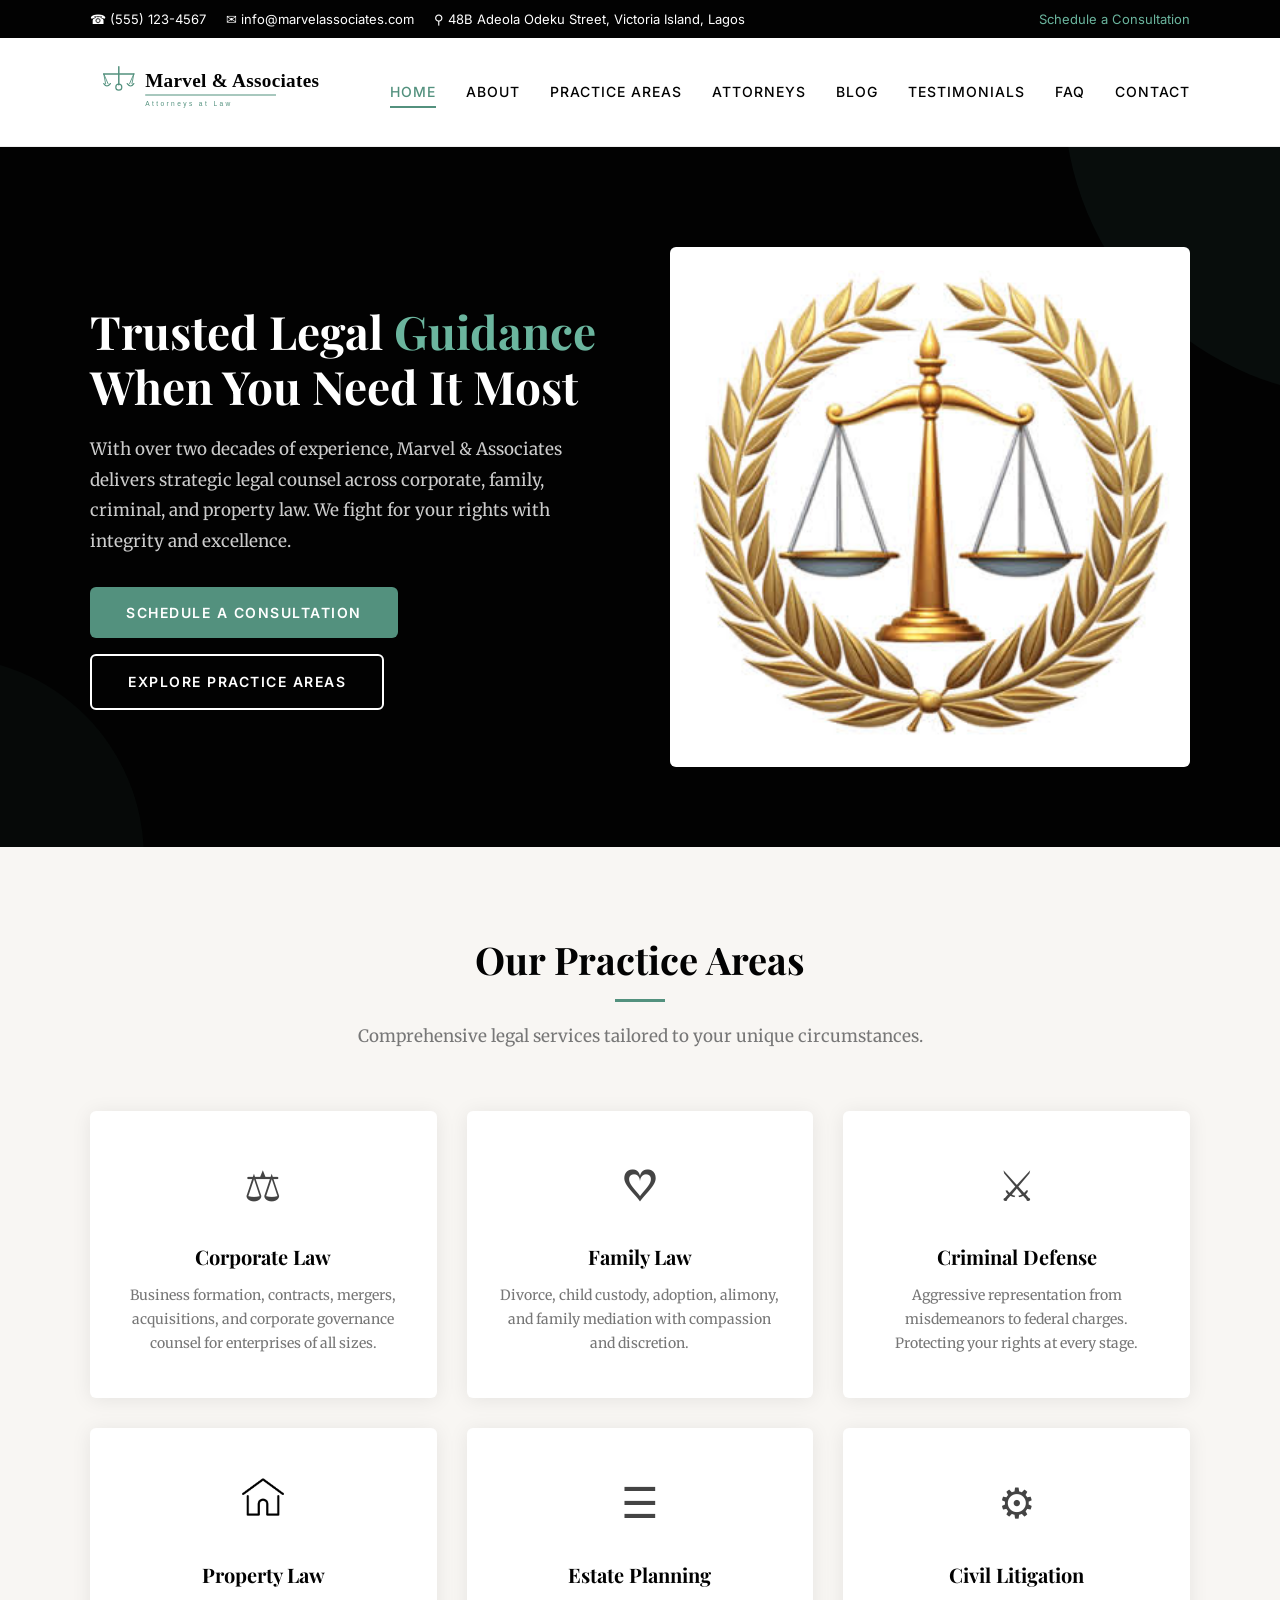
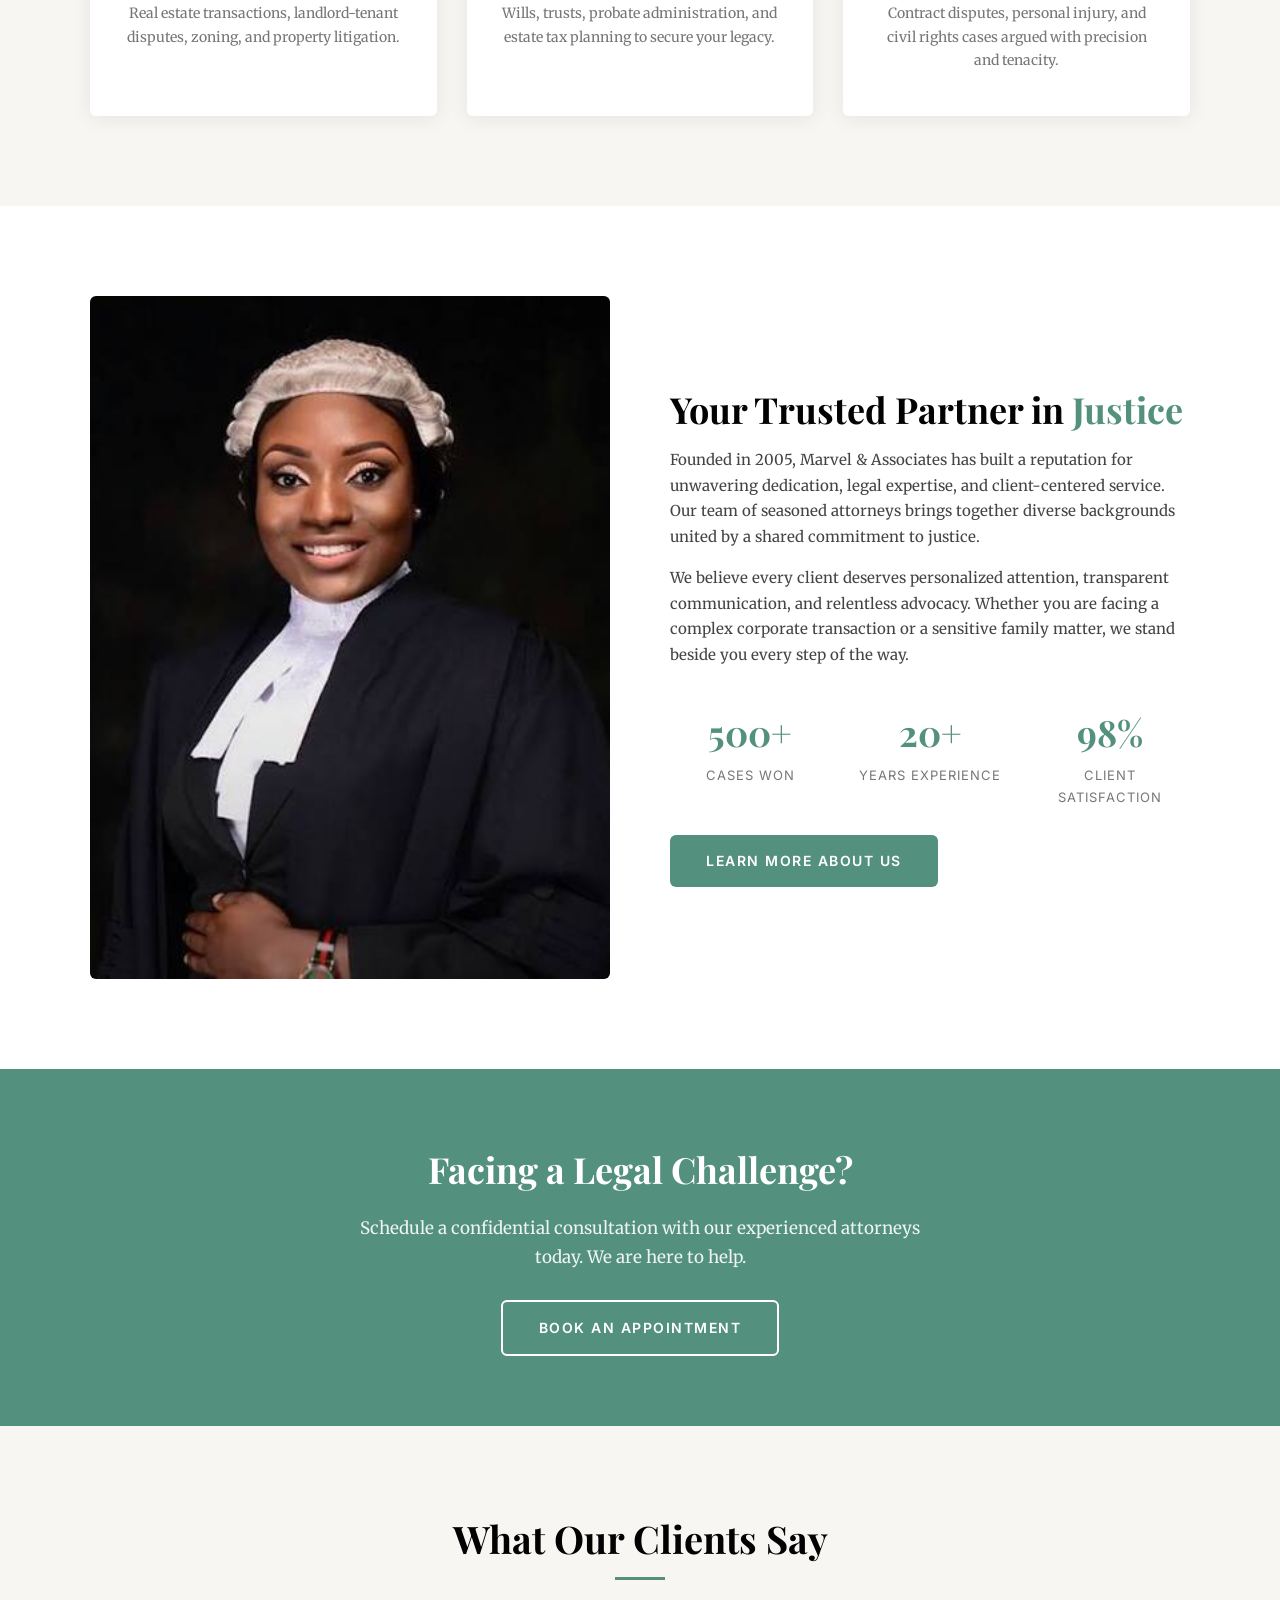
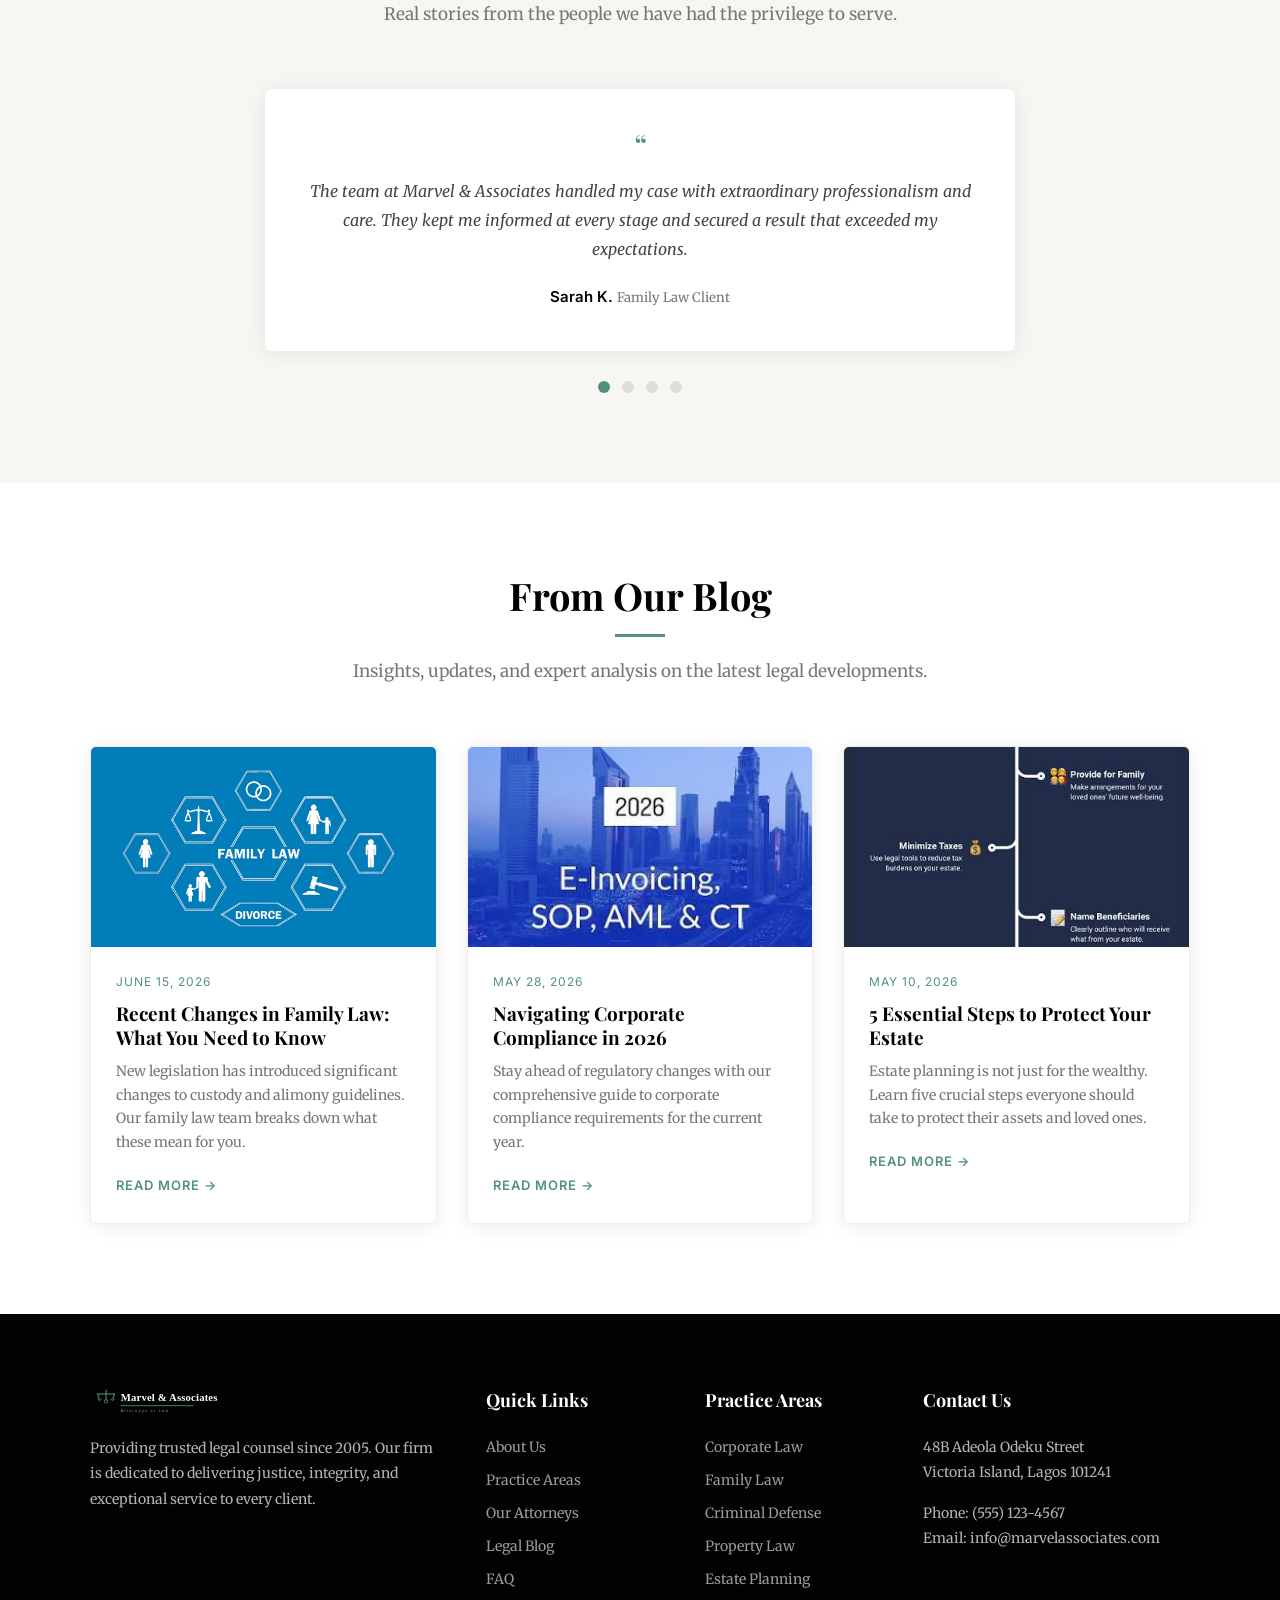
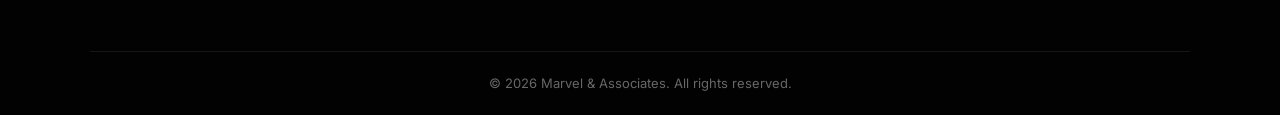
==== commit 222c72d0: "Website logo and nav correction and address correction" ====
--- a/index.html
+++ b/index.html
@@ -1,10 +1,10 @@
-<!DOCTYPE html>
+﻿<!DOCTYPE html>
 <html lang="en">
 <head>
   <meta charset="UTF-8">
   <meta name="viewport" content="width=device-width, initial-scale=1.0">
-  <meta name="description" content="Marvel &amp; Associates — Expert legal advice across corporate, family, criminal, and property law. Trusted attorneys dedicated to justice.">
-  <title>Marvel &amp; Associates — Premier Law Firm</title>
+  <meta name="description" content="Marvel &amp; Associates â€” Expert legal advice across corporate, family, criminal, and property law. Trusted attorneys dedicated to justice.">
+  <title>Marvel &amp; Associates â€” Premier Law Firm</title>
   <link rel="preconnect" href="https://fonts.googleapis.com">
   <link rel="preconnect" href="https://fonts.gstatic.com" crossorigin>
   <link href="https://fonts.googleapis.com/css2?family=Playfair+Display:wght@400;600;700&family=Merriweather:ital,wght@0,300;0,400;0,700;1,400&family=Inter:wght@400;500;600;700&display=swap" rel="stylesheet">
@@ -17,7 +17,7 @@
       <div class="top-bar-info">
         <span>&#9742; (555) 123-4567</span>
         <span>&#9993; info@marvelassociates.com</span>
-        <span>&#9906; 123 Legal Avenue, Suite 200, New York, NY</span>
+        <span>&#9906; 48B Adeola Odeku Street, Victoria Island, Lagos</span>
       </div>
       <a href="booking.html">Schedule a Consultation</a>
     </div>
@@ -26,8 +26,7 @@
   <header class="header">
     <div class="container">
       <a href="index.html" class="logo">
-        Marvel &amp; Associates
-        <span>Attorneys at Law</span>
+        <img src="images/logo.svg" alt="Marvel &amp; Associates">
       </a>
       <button class="hamburger" aria-label="Toggle navigation">
         <span></span>
@@ -228,8 +227,7 @@
       <div class="footer-grid">
         <div class="footer-col">
           <div class="footer-logo">
-            Marvel &amp; Associates
-            <span>Attorneys at Law</span>
+            <img src="images/logo-white.svg" alt="Marvel &amp; Associates" style="height:40px;">
           </div>
           <p>Providing trusted legal counsel since 2005. Our firm is dedicated to delivering justice, integrity, and exceptional service to every client.</p>
         </div>
@@ -255,7 +253,7 @@
         </div>
         <div class="footer-col">
           <h4>Contact Us</h4>
-          <p>123 Legal Avenue, Suite 200<br>New York, NY 10001</p>
+          <p>48B Adeola Odeku Street<br>Victoria Island, Lagos 101241</p>
           <p>Phone: (555) 123-4567<br>Email: info@marvelassociates.com</p>
         </div>
       </div>
@@ -268,3 +266,4 @@
   <script src="js/main.js"></script>
 </body>
 </html>
+
--- a/css/style.css
+++ b/css/style.css
@@ -203,26 +203,20 @@
 }
 
 .logo {
-  font-family: var(--font-heading);
-  font-size: 28px;
-  font-weight: 700;
-  color: var(--primary);
+  display: inline-block;
+  line-height: 1;
   text-decoration: none;
-  line-height: 1.2;
-}
-
-.logo span {
-  color: var(--accent);
+}
+
+.logo img {
   display: block;
-  font-size: 12px;
-  font-family: var(--font-sans);
-  text-transform: uppercase;
-  letter-spacing: 3px;
-  font-weight: 400;
+  vertical-align: middle;
+  height: 78px;
+  width: auto;
 }
 
 .logo:hover {
-  color: var(--primary);
+  opacity: 0.9;
 }
 
 .nav {
@@ -239,6 +233,7 @@
   text-transform: uppercase;
   letter-spacing: 1px;
   position: relative;
+  white-space: nowrap;
 }
 
 .nav a::after {
@@ -710,14 +705,11 @@
 }
 
 .footer-logo {
-  font-family: var(--font-heading);
-  font-size: 24px;
-  color: var(--white);
   margin-bottom: 12px;
 }
 
-.footer-logo span {
-  color: var(--accent-light);
+.footer-logo img {
+  display: block;
 }
 
 .footer-bottom {
